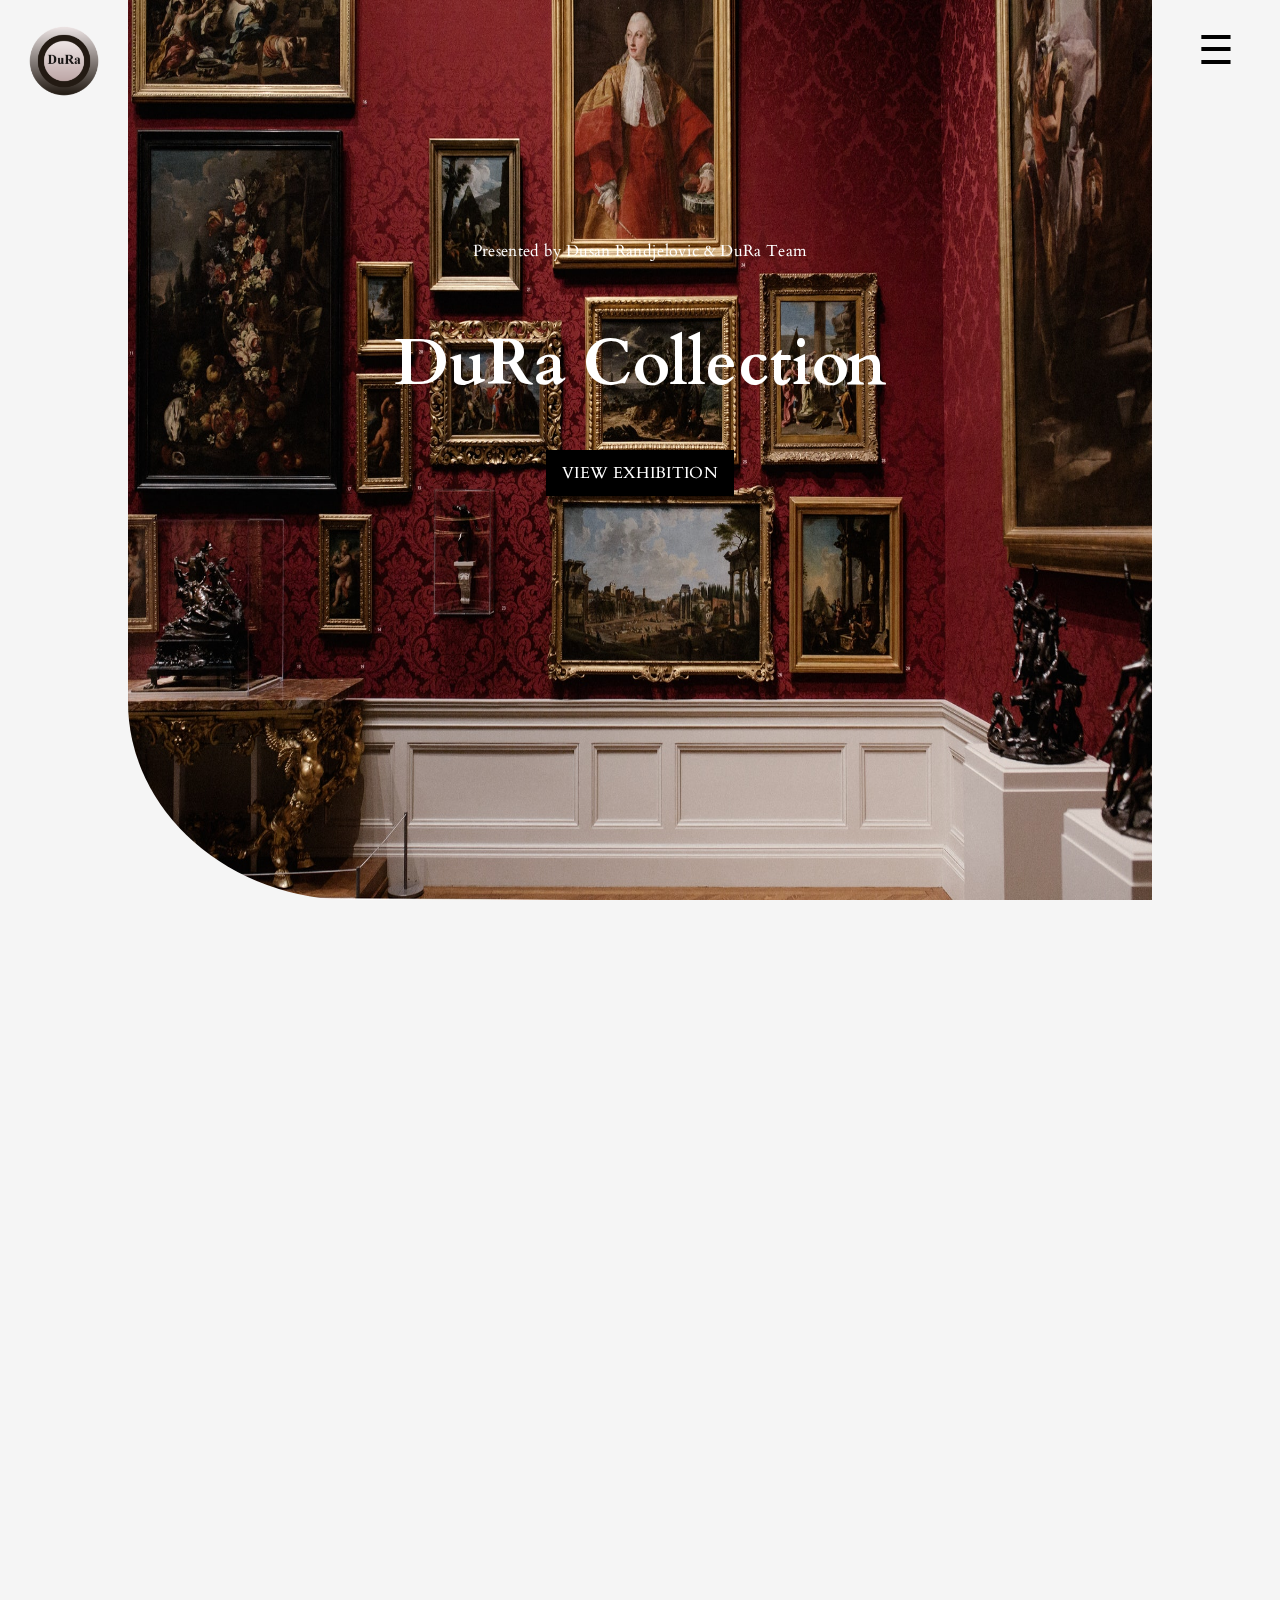
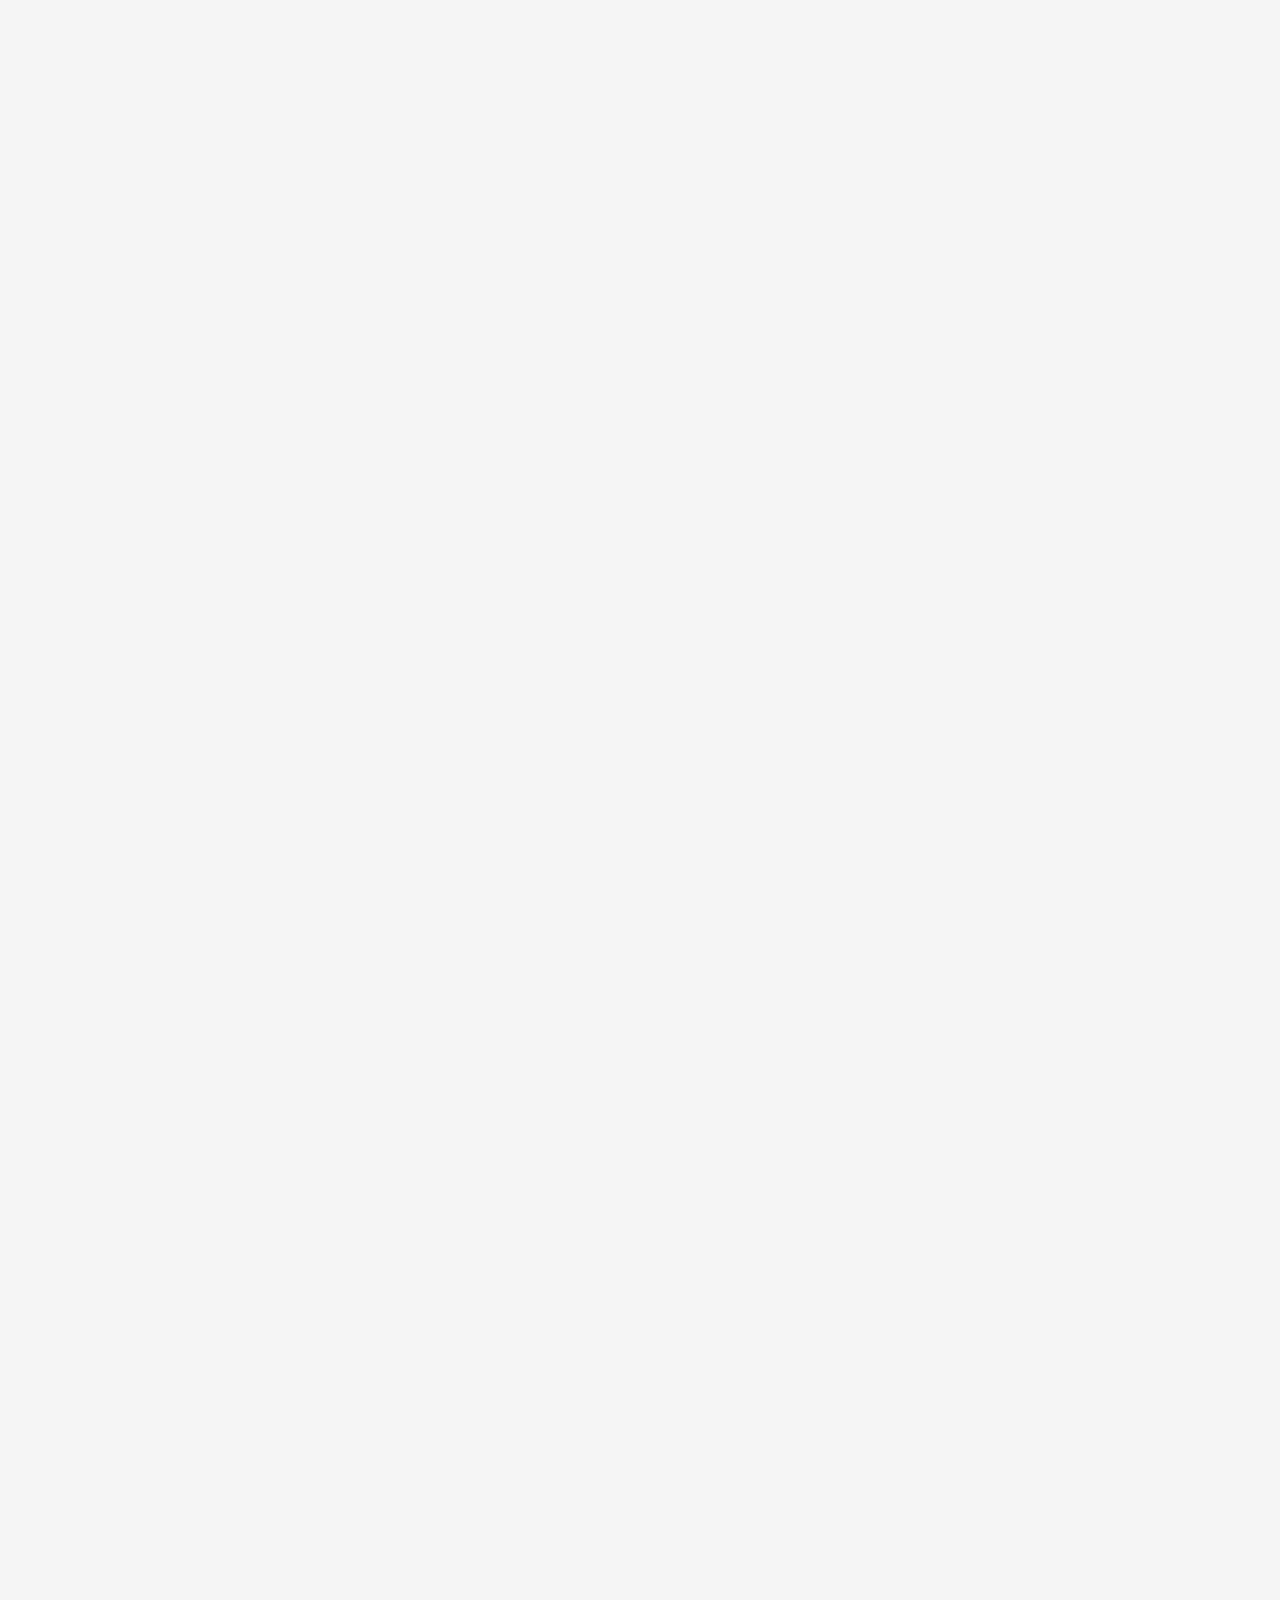
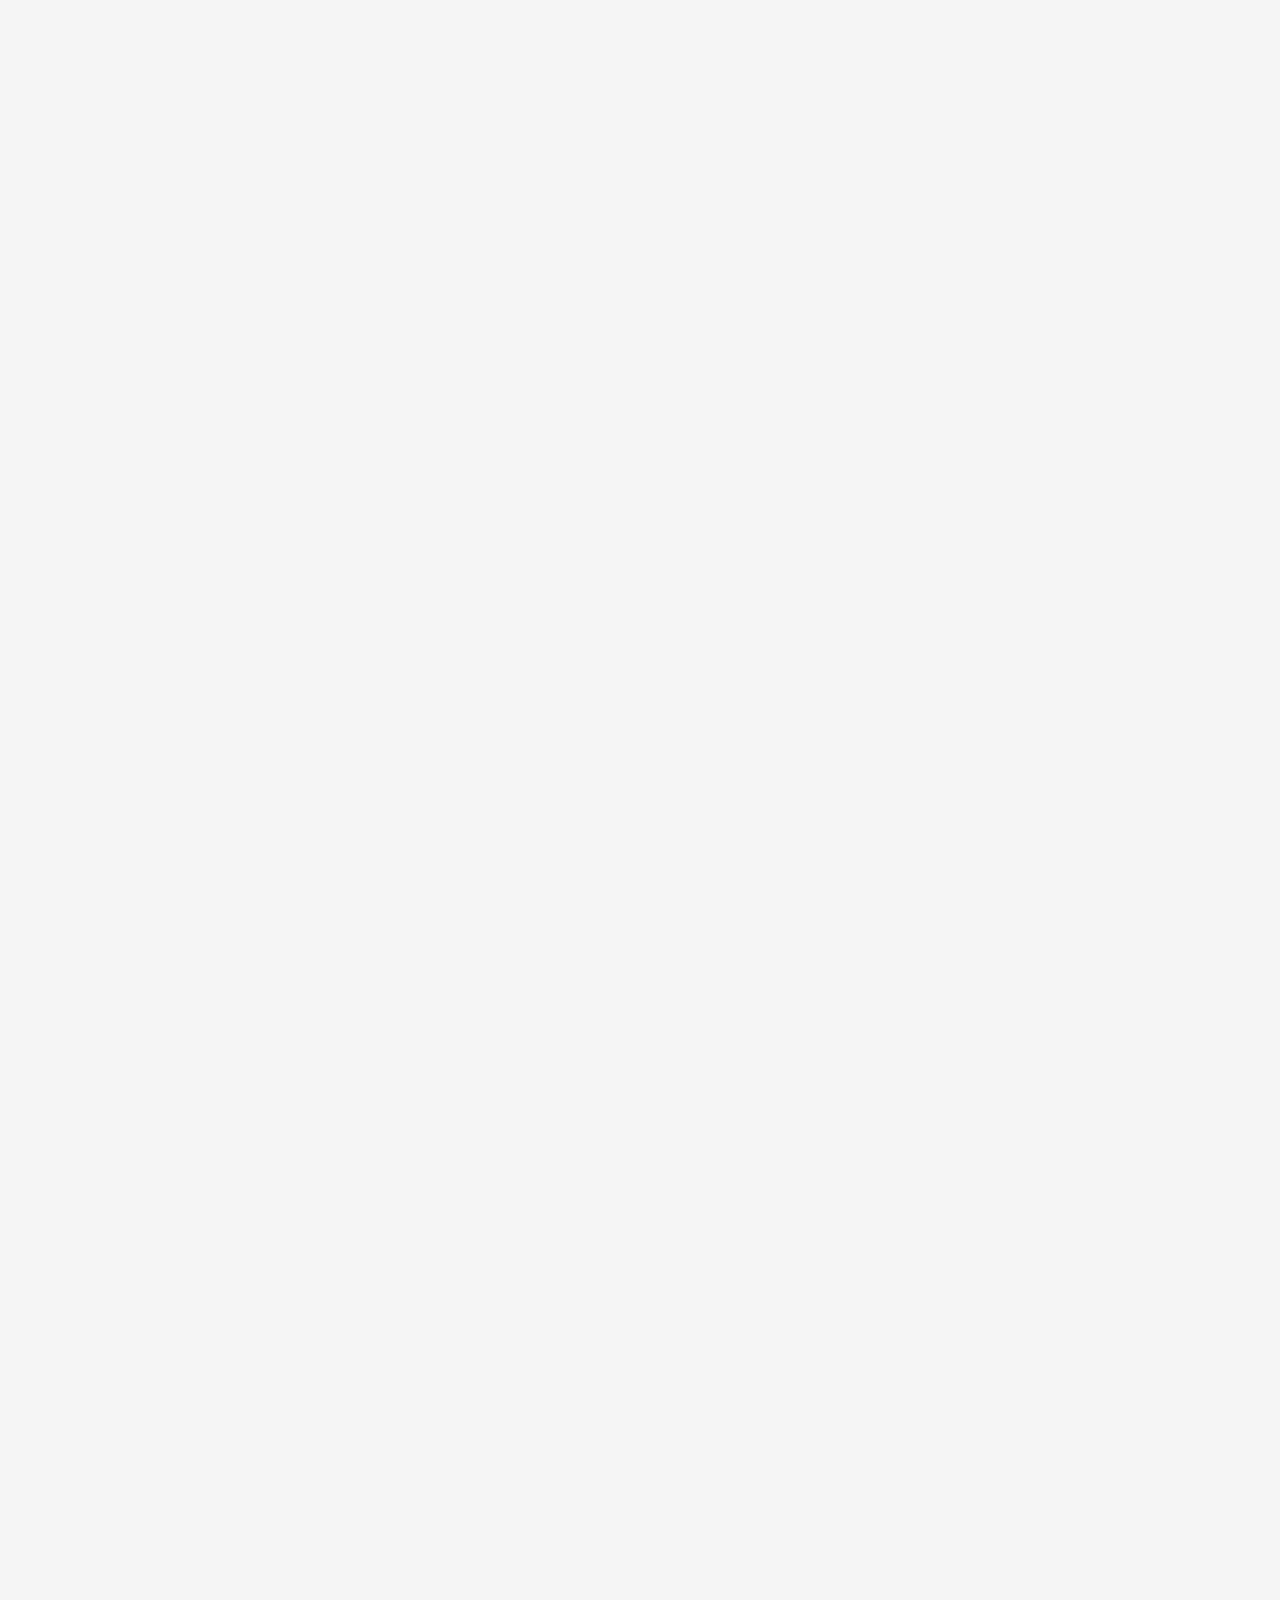
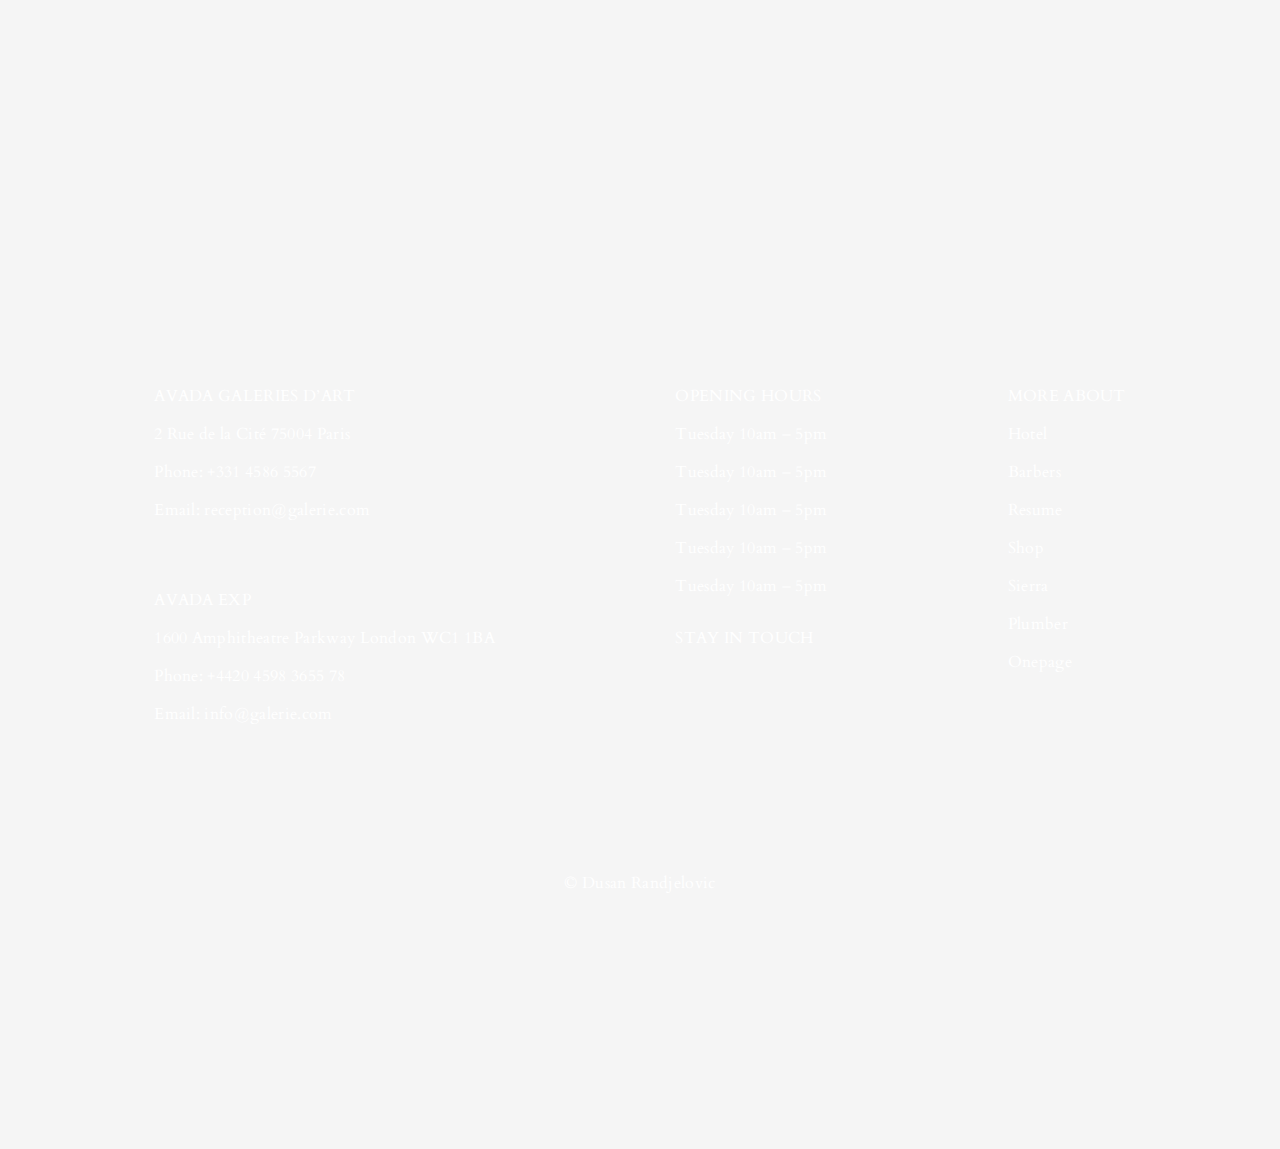
==== index.html @ f930f554 "Add files via upload" ====
<!DOCTYPE html>
<html lang="en" dir="ltr">
  <head>
    <meta charset="utf-8">
    <title>Galerie</title>
    <meta name="viewport" content="width=device-width, initial-scale=1">
    <meta name="description" content="Galerie website created by Dusan Randjelovic. This is modern and responsive website.">
    <meta name="keywords" content="galerija, gallery, galerie">
    <meta name="author" content="Dusan Randjelovic | dusanrandjelovic92@gmail.com">
    <meta http-equiv="X-UA-Compatible" content="IE=edge">
    <link href="https://fonts.googleapis.com/css?family=Cardo" rel="stylesheet">
      <link rel="stylesheet" href="https://use.fontawesome.com/releases/v5.7.2/css/all.css" integrity="sha384-fnmOCqbTlWIlj8LyTjo7mOUStjsKC4pOpQbqyi7RrhN7udi9RwhKkMHpvLbHG9Sr" crossorigin="anonymous">
    <link href="https://unpkg.com/aos@2.3.1/dist/aos.css" rel="stylesheet">
    <script src="https://unpkg.com/aos@2.3.1/dist/aos.js"></script>
    <link rel="icon" href="duratrans.png" type="image/icon">
    <link rel="stylesheet" href="style.css">
  </head>
  <body>
<div id="glavni">

<aside class="logo">
<a href="index.html"><img src="duratrans.png" alt="logo"></a>
</aside>

<div id="centar">

<main>
  <div class="mySlides fade">

    <img src="img/crvvel.jpg" class="slajd" alt="slika 1" style="width:100%" data-aos="zoom-out">

    <div class="naslov" data-aos="fade-right">
      <p>Presented by Dusan Randjelovic & DuRa Team</p>
      <h1>DuRa Collection</h1>
        <a href="izlozba.html">VIEW EXHIBITION</a>
  </div>
  </div>

  <div class="mySlides fade">

    <img src="https://images.pexels.com/photos/1145720/pexels-photo-1145720.jpeg?auto=compress&cs=tinysrgb&dpr=2&h=650&w=940" class="slajd" alt="slika 2" style="width:100%">
    <div class="naslov" data-aos="fade-right">
      <p>Presented by Dusan Randjelovic & DuRa Team</p>
      <h1>DuRa Collection</h1>
        <a href="izlozba.html">VIEW EXHIBITION</a>
  </div>
  </div>

  <div class="mySlides fade">

    <img src="https://images.pexels.com/photos/1292996/pexels-photo-1292996.jpeg?auto=compress&cs=tinysrgb&dpr=2&h=650&w=940" class="slajd" alt="slika 3" style="width:100%">
    <div class="naslov" data-aos="fade-right">
      <p>Presented by Dusan Randjelovic & DuRa Team</p>
      <h1>DuRa Collection</h1>
        <a href="izlozba.html">VIEW EXHIBITION</a>
  </div>
  </div>
  </main>

  <article id="prvideo" data-aos="fade-down">
    <div>
    <img src="img/rog.jpg" alt="slika" data-aos="zoom-out">
    </div>
    <div>
<p>--- ABOUT GALLERY</p>
<h2>Experience Modern Art</h2>
<p class="prvop">Duis eget interdum dui. Nullam lectus tellus, facilisis quis sagittis a,
   fringilla quis diam. Integer non venenatis odio nulla sodales ligula. Etiam sagittis leo eget metus blandit.</p>
   <a href="onama.html">VIEW MORE</a>
   <p class="drugop">Monday - Thursday, 10am – 5pm</p>
   <p>Friday, 9am – 5pm</p>
   <p>Saturday, 10am – 5pm</p>
   <p>Sunday, 10am – 2pm</p>
   </div>
    </article>

    <article id="drugideo" data-aos="fade-down">
      <div class="ddgore">
      <div class="ll">
        <h2>What’s on</h2>
        <p>Duis eget interdum dui. Nullam lectus tellus, facilisis quis sagittis a,
           fringilla quis diam. Integer non venenatis odio. Nulla sodales ligula ut placerat blandit.</p>
      </div>

       <a href="izlozba.html">VIEW ALL EXHIBITIONS</a>

    </div>

    <div class="dddole">
     <div class="levo">
       <div class="item"> <a href="izlozba1.html"><img src="img/izl1.jpg" alt="slika"></a></div>
       <p><a href="izlozba1.html">Abstract Model</a></p>
     </div>
     <div class="desno">

      <div class="item"> <a href="izlozba1.html"><img src="img/izl2.jpg" alt="slika"></a></div>
        <p><a href="izlozba1.html">Retrospectiva & Divinity</a></p>
     </div>
    </div>
    </article>

    <article id="trecideo" data-aos="fade-down">
      <div>
        <div class="tekst">
        <p class="tdvecitekst">“Perfection is achieved, not when there is nothing more to add, but when there is nothing left to take away.”</p>
        <p>ANTOINE DE SAINT-EXUPERY</p>
      </div>
      </div>
    </article>

    <article id="cetvrtideo" data-aos="fade-down">
     <div class="cdred">
       <div>
       <img src="img/zena2.jpg" data-aos="zoom-out">
     </div>
       <div class="member">
       <h3>Become a Member</h3>
       <p>Aliquam convallis venenatis varius. Integer pulvin augue porta scerisqe facilisis.
          Nunc ultrices nibh velit convallis maximus vestibulum.</p>
       <a href="kontakt.html">JOIN TODAY</a>
     </div>
     </div>

     <div class="cdred cdred2">
       <div class="member">
       <h3>Artist of the Day</h3>
       <p>Aliquam convallis venenatis varius. Integer pulvin augue porta scerisqe facilisis.
          Nunc ultrices nibh velit convallis maximus vestibulum.</p>
       <a href="umetnik1.html">RICHARD VORA</a>
     </div>
     <div>
     <img src="img/zena3.jpg" data-aos="zoom-out">
   </div>
     </div>
    </article>

    <article id="petideo" data-aos="fade-down">
      <h3>Get updates about our next exhibitions</h3>
      <form action="https://formspree.io/dusanrandjelovic92@gmail.com" method="post" id="slanje">
        <label for="email"></label>
      <input type="text" name="email" id="email" placeholder="Insert email"><button> SIGN UP</button>
    </form>
      <p>We will process the personal data you have supplied in accordance with our privacy policy.</p>
    </article>

    <article id="sestideo" data-aos="fade-down">
      <div class="ddgore">
      <div class="ll">
        <h2>News & Stories</h2>
        <p>Duis eget interdum dui. Nullam lectus tellus, facilisis quis sagittis a,
           fringilla quis diam. Integer non venenatis odio. Nulla sodales ligula ut placerat blandit.</p>
      </div>

       <a href="price.html">VIEW ALL STORIES</a>

    </div>
    <div class="dddole">
     <div class="levo">
       <div class="item"> <a href="prica1.html"><img src="img/slika1.jpg"></a></div>
       <p><a href="prica1.html">Modern Art Exhibition at DuRa Galerie</a></p>
       <p>March 16th, 2019</p>
       <p>Phasellus eu scelerisque quam, id pulvinar ligula. Quisque pretium pharetra tortor.
          Vestibulum porta neque et ligula fringilla pharetra. Etiam eleifend ultricies nulla, in viverra.</p>
     </div>
     <div class="desno">

      <div class="item"> <a href="prica1.html"><img src="img/zena3.jpg"></a></div>
       <p><a href="prica1.html">Bring your Curiosity: New Exhibition</a></p>
       <p>March 18th, 2019</p>
       <p>Phasellus eu scelerisque quam, id pulvinar ligula. Quisque pretium pharetra tortor.
          Vestibulum porta neque et ligula fringilla pharetra. Etiam eleifend ultricies nulla, in viverra.</p>
     </div>
    </div>
    </article>

  </div><!--kraj centar-->

<aside class="navigacija">
 <nav class="overlay" id="myNav">
   <a href="javascript:void(0)" class="closebtn" onclick="closeNav()">&times;</a>
   <div class="overlay-content">
 <a href="index.html" class="prvia">Home</a>
 <a href="izlozba.html">Exhibitions</a>
 <a href="umetnici.html">Artists</a>
<a href="onama.html">About</a>
<a href="price.html">Stories</a>
<a href="kontakt.html">Contact</a>
</div>
</nav>
<span onclick="openNav()">&#9776;</span>
</aside>

</div><!--kraj id glavni-->

  <footer>
    <div class="gorefuter">
       <div>

         <p>AVADA GALERIES D’ART</p>
         <p>2 Rue de la Cité
75004 Paris</p>
         <p>Phone: +331 4586 5567</p>
         <p>Email: reception@galerie.com</p>

         <p class="futprostorgore">AVADA EXP</p>
         <p>1600 Amphitheatre Parkway London WC1 1BA</p>
         <p>Phone: +4420 4598 3655 78</p>
         <p>Email: info@galerie.com</p>
       </div>
       <div>
         <p>OPENING HOURS</p>
         <p>Tuesday 10am – 5pm</p>
         <p>Tuesday 10am – 5pm</p>
         <p>Tuesday 10am – 5pm</p>
         <p>Tuesday 10am – 5pm</p>
         <p>Tuesday 10am – 5pm</p>

         <p class="futprostorgore">STAY IN TOUCH</p>
         <a href="https://sr-rs.facebook.com/" target="_blank"><i class="fab fa-facebook-square fa-2x"></i></a>
          <a href="https://twitter.com/login?lang=sr" target="_blank"><i class="fab fa-twitter-square fa-2x"></i></a>
           <a href="https://www.instagram.com/accounts/login/" target="_blank"><i class="fab fa-instagram fa-2x"></i></a>
       </div>
       <div>
         <p>MORE ABOUT</p>
         <p><a href="https://dusanrandjelovic.github.io/hotel/" target="_blank">Hotel <i class="fas fa-angle-right"></i></a></p>
         <p><a href="https://berbernica.000webhostapp.com/" target="_blank">Barbers <i class="fas fa-arrow-alt-circle-right"></i></a></p>
         <p><a href="https://dusanrandjelovic.000webhostapp.com/" target="_blank">Resume <i class="fas fa-angle-double-right"></i></a></p>
         <p><a href="https://onlineprodavnica2.000webhostapp.com/" target="_blank">Shop <i class="fas fa-caret-right"></i></a></p>
         <p><a href="https://natureparksierra.000webhostapp.com/" target="_blank">Sierra <i class="fas fa-arrow-right"></i></a></p>
         <p><a href="https://vodoinstalatermirko.000webhostapp.com/" target="_blank">Plumber <i class="fas fa-caret-square-right"></i></a></p>
         <p><a href="https://vodoinstalater.000webhostapp.com/" target="_blank">Onepage <i class="fas fa-check-double"></i></a></p>
       </div>
     </div>
       <div class="dno">
         <p>&copy; Dusan Randjelovic</p>
       </div>
       <span id="top"><a href="#glavni"><i class="fas fa-angle-up"></i></a></span>
    </footer>
    <script src="https://ajax.googleapis.com/ajax/libs/jquery/3.1.0/jquery.min.js"></script>
  <script>
  function openNav() {
    document.getElementById("myNav").style.width = "100%";
  }

  function closeNav() {
    document.getElementById("myNav").style.width = "0%";
  }

    var slideIndex = 0;
    showSlides();

    function showSlides() {
        var i;
        var slides = document.getElementsByClassName("mySlides");
        for (i = 0; i < slides.length; i++) {
            slides[i].style.display = "none";
        }
        slideIndex++;
        if (slideIndex> slides.length) {slideIndex = 1}
        slides[slideIndex-1].style.display = "block";
        setTimeout(showSlides, 7000);
    }

    window.onscroll = function() {scrollFunction()};

function scrollFunction() {
if (document.body.scrollTop > 20 || document.documentElement.scrollTop > 20) {
  document.getElementById("top").style.display = "block";
} else {
  document.getElementById("top").style.display = "none";
}
}

const slanje = document.getElementById("slanje");
const email = document.getElementById("email");
let sveValidno = true;

function proveriSve(){
  if(/^[ ]{0,3}[a-z0-9]+([._]?[a-z0-9]+)*@[a-z0-9]+[.-]?[a-z0-9]+\.[a-z]{2,6}[ ]{0,3}$/.test(email.value) == false){
    sveValidno = false;
  alert("Unesite email");
  email.focus();
  }
  else {
    sveValidno = true;
  }

  }

  function proveri(event){

    event.preventDefault();
    sveValidno = true;

    proveriSve();

    if (sveValidno){
      slanje.submit();
    }

  }

  slanje.addEventListener("submit", proveri);

    </script>
    <script>
  AOS.init();
</script>
  </body>
</html>
---- style.css ----
body {
  margin: 0;
  padding: 0;
  box-sizing: border-box;
  font-size: 16px;
  letter-spacing: 0.02em;
  font-family: 'Cardo', serif;
  background-color: whitesmoke;
}
body, html {
  height: 100%;
}
html {
  scroll-behavior: smooth;
}
img {
  max-width: 100%;
  height: auto;
}
/*crna #181818; */
#glavni {
  display: flex;
}

aside {
  width: 10%;
  height: 100vh;
  position: fixed;
}

/*logo*/
.logo {
  display: flex;
  justify-content: center;
  margin-top: 2%;
}
.logo img {
  height: 70px;
  width: 70px;
}
.logo a {
  height: 14%;
}

/*navigacija*/
.navigacija {
  right: 0;
  margin-top: 1.9%;
  text-align: center;
}
.navigacija span {
  font-size:40px;
  cursor:pointer;
}
.overlay {
  height: 100%;
  width: 0;
  position: fixed;
  z-index: 1;
  top: 0;
  left: 10%;
  background-color: rgb(0,0,0);
  background-color: rgba(0,0,0, 0.9);
  overflow-x: hidden;
  transition: 0.5s;
}

.overlay-content {
  position: relative;
  top: 25%;
  width: 90%;
  text-align: center;
  margin-top: 30px;
  display: flex;
  flex-direction: column;
  align-items: center;
}

.overlay a {
  padding: 8px 16px;
  text-decoration: none;
  font-size: 36px;
  color: #818181;
  display: block;
  transition: 0.3s;
}

.overlay a:hover, .overlay a:focus {
  color: #f1f1f1;
}

.overlay .closebtn {
  position: absolute;
  top: 20px;
  right: 12%;
  font-size: 60px;
}

/*sredisnji deo*/
#centar {
  display: flex;
  flex-direction: column;
  width: 80%;
  left: 10%;
  position: relative;
}

main {
  max-width: 100%;
  margin: auto;
}
.slajd {
  width: 100%;
  height: 100vh;
  border-radius: 0 0 0 22%;
  position: relative;
}
.mySlides {
    display: none;
}
.fade {
  animation-name: fade;
  animation-duration: 5.5s;
}

@keyframes fade {
  from {opacity: .8}
  to {opacity: 1}
}
.naslov {
  color: white;
  letter-spacing: 0.02em;
  text-align: center;
  position: absolute;
  top: 0;
  width: 100%;
  display: flex;
  flex-direction: column;
  align-items: center;
  justify-content: center;
  height: 80vh;
}
.naslov h1 {
  font-size: 4em;
}
.naslov a {
  text-decoration: none;
    letter-spacing: 0.02em;
  padding: 12px 16px;
  background-color: black;
  color: white;
transition: 0.7s;
}
.naslov a:hover {
  background: white;
  color: black;
transition: 0.7s;
}


  #prvideo {
    display: flex;
    align-items: center;
    padding: 5% 0;
    justify-content: space-between;
  }
#prvideo div {
  padding: 1%;
  width: 45%;
}
#prvideo h2 {
  font-size: 3.6em;
  font-weight: 200;
}
 .prvop {
line-height: 1.5em;
margin-bottom: 7%;
margin-right: 3.6%;
}
.drugop {
  line-height: 1.5em;
  margin-top: 7%;
}
#prvideo a, .ddgore a {
  text-decoration: none;
    letter-spacing: 0.02em;
  padding: 10px 12px;
  background-color: black;
  color: white;
  border: 1px solid white;
transition: 0.7s;
}
#prvideo a:hover, .ddgore a:hover {
  background: white;
  color: black;
  border: 1px solid black;
transition: 0.7s;
}

#drugideo h2, #sestideo h2 {
  font-size: 2.8em;
  font-weight: 200;
}
.ddgore {
  display: flex;
  justify-content: space-between;
  align-items: center;
  margin-bottom: 3%;
}
.ddgore p {
  line-height: 1.5em;
  font-size: 1.2em;
}
.ll {
  width: 67%;
}

.dddole {
  display: flex;
}
.dddole a {
  text-decoration: none;
  color: black;
  font-size: 1.4em;
}
.levo {
  margin-right: 6%;
}
.item {
  overflow: hidden;
  width: 100%;
}
.item img {
  -moz-transition: all 0.3s;
  -webkit-transition: all 0.3s;
  transition: all 0.3s;
}
.item:hover img {
  -moz-transform: scale(1.1);
  -webkit-transform: scale(1.1);
  transform: scale(1.1);
}

#trecideo {
  padding: 5% 0;
}
#trecideo div {
  background: linear-gradient(rgba(0, 0, 0, 0.6), rgba(0, 0, 0, 0.8)), url("img/slika11.jpg");
  background-size: cover;
  width: 100%;
  height: 80vh;
  border-radius: 0 0 30% 0;
}
.tekst {
  color: white;
  display: flex;
  flex-direction: column;
  align-items: center;
  justify-content: center;
}
.tdvecitekst {
  font-size: 1.4em;
  width: 60%;
  text-align: center;
  line-height: 1.6em;
}

.cdred {
  display: flex;
  align-items: center;
}
.cdred div {
  margin-top: 1%;
  width: 50%;
}
.member {
  display: flex;
  flex-direction: column;
  align-items: center;
  width: 30%;
}
.member h3 {
  font-size: 2.2em;
  font-weight: 200;
}
.member p {
  padding: 0 10%;
  text-align: center;
  margin-bottom: 6%;
  font-size: 1em;
  line-height: 1.5em;
}
.member a {
  text-decoration: none;
    letter-spacing: 0.02em;
  padding: 10px 14px;
  background-color: white;
  color: black;
  border: 1px solid black;
transition: 0.7s;
}
.member a:hover {
  background: black;
  color: white;
  border: 1px solid white;
transition: 0.7s;
}

#petideo {
  margin: 5% 0;
  border: 2px solid black;
  padding: 2%;
  text-align: center;
}
input {
  margin-right: 1.4%;
  padding: 8px;
}
 #petideo button {
  text-decoration: none;
    letter-spacing: 0.02em;
  padding: 10px 12px;
  background-color: black;
  color: white;
transition: 0.7s;
border: 1px solid white;
}
#petideo button:hover {
  background: white;
  color: black;
  border: 1px solid black;
transition: 0.7s;
cursor: pointer;
}

#sestideo {
  margin-bottom: 8%;
}

footer {
  background: linear-gradient(rgba(0, 0, 0, 0.75), rgba(0, 0, 0, 0.75)), url("img/paint2.jpg");
  background-size: cover;
  width: 100%;
  height: 100vh;
  background-attachment: fixed;
}
.gorefuter {
  padding: 120px 5% 9%;
  color: white;
  display: flex;
  justify-content: space-around;
}
footer a {
  text-decoration: none;
  color: white;
}
footer a:hover {
  color: grey;
}
.futprostorgore {
  margin-top: 20%;
}
.dno {
  color: white;
  text-align: center;
}
#top {
  float: right;
  position: fixed;
  bottom: 10px;
  right: 15px;
  display: none;

}
#top a {
    background-color: rgb(34, 35, 42);
  color: #8c8989;
padding: 7px 11px;
}
#top a:hover {
  background-color: #f2ab37;
}

@media screen and (max-width: 768px){
  aside {
    width: auto;
    height: auto;
    position: absolute;
    background-color: inherit;
    z-index: 999;
  }

  /*logo*/
  .logo {
    margin-left: 2%;
  }
  .logo a {
    height: 4%;
  }

  /*navigacija*/
  .navigacija {
    margin-right: 2%;
  }
  .navigacija span {
    color: white;
  }
  .overlay {
    left: 0;
  }
  .overlay-content {
    width: 100%;
  }
  .overlay .closebtn {
    right: 2%;
  }
  #centar {
    width: 100%;
    left: 0;
  }

  .slajd {
    height: 100vh;
    border-radius: 0 0 0 0;
  }
  .naslov {
    height: 90vh;
  }
  .naslov h1 {
    font-size: 3.2em;
  }


#prvideo {
  flex-direction: column;
}
#prvideo div {
  width: 80%;
}
#prvideo h2 {
  font-size: 2.6em;
}

#drugideo h2, #sestideo h2 {
  font-size: 2.1em;
}

.ddgore {
  justify-content: center;
  align-items: flex-start;
  flex-direction: column;
  margin-left: 10%;
}
.ddgore p {
  font-size: 1em;
}

.dddole {
  flex-direction: column;
  width: 90%;
  align-items: center;
}
.levo, .desno {
margin-left: 10%;
}
.levo {
  margin-right: 0;
}
.item {
  margin-top: 6%;
}


.tekst p {
  padding: 0 3%;
}

.member h3 {
  font-size: 1.9em;
}

.cdred {
  flex-direction: column;
  margin: 6% 10%;
  align-items: center;
}
.cdred div {
  width: 80%;
}
.cdred2 {
  display: flex;
  flex-direction: column-reverse;
  align-items: center;
  margin-top: 10%;
}

#petideo {
  margin: 5% 10%;
}

footer {
  height: auto;
  padding-bottom: 1%;
  background-attachment: scroll;
}
  .gorefuter {
    flex-direction: column;
    padding: 6% 5% 6% 10%;
  }
  .gorefuter div {
    padding-top: 4%;
  }
  .futprostorgore {
    margin-top: 6%;
  }
}
@media screen and (max-width: 500px) {
  #petideo {
    display: flex;
    flex-direction: column;
  }
   #petideo button {
  margin-top: 2%;
  }
}
@media screen and (max-height: 450px) {
  .overlay a {font-size: 20px}
  .overlay .closebtn {
  font-size: 40px;
  top: 15px;
  right: 35px;
  }
}
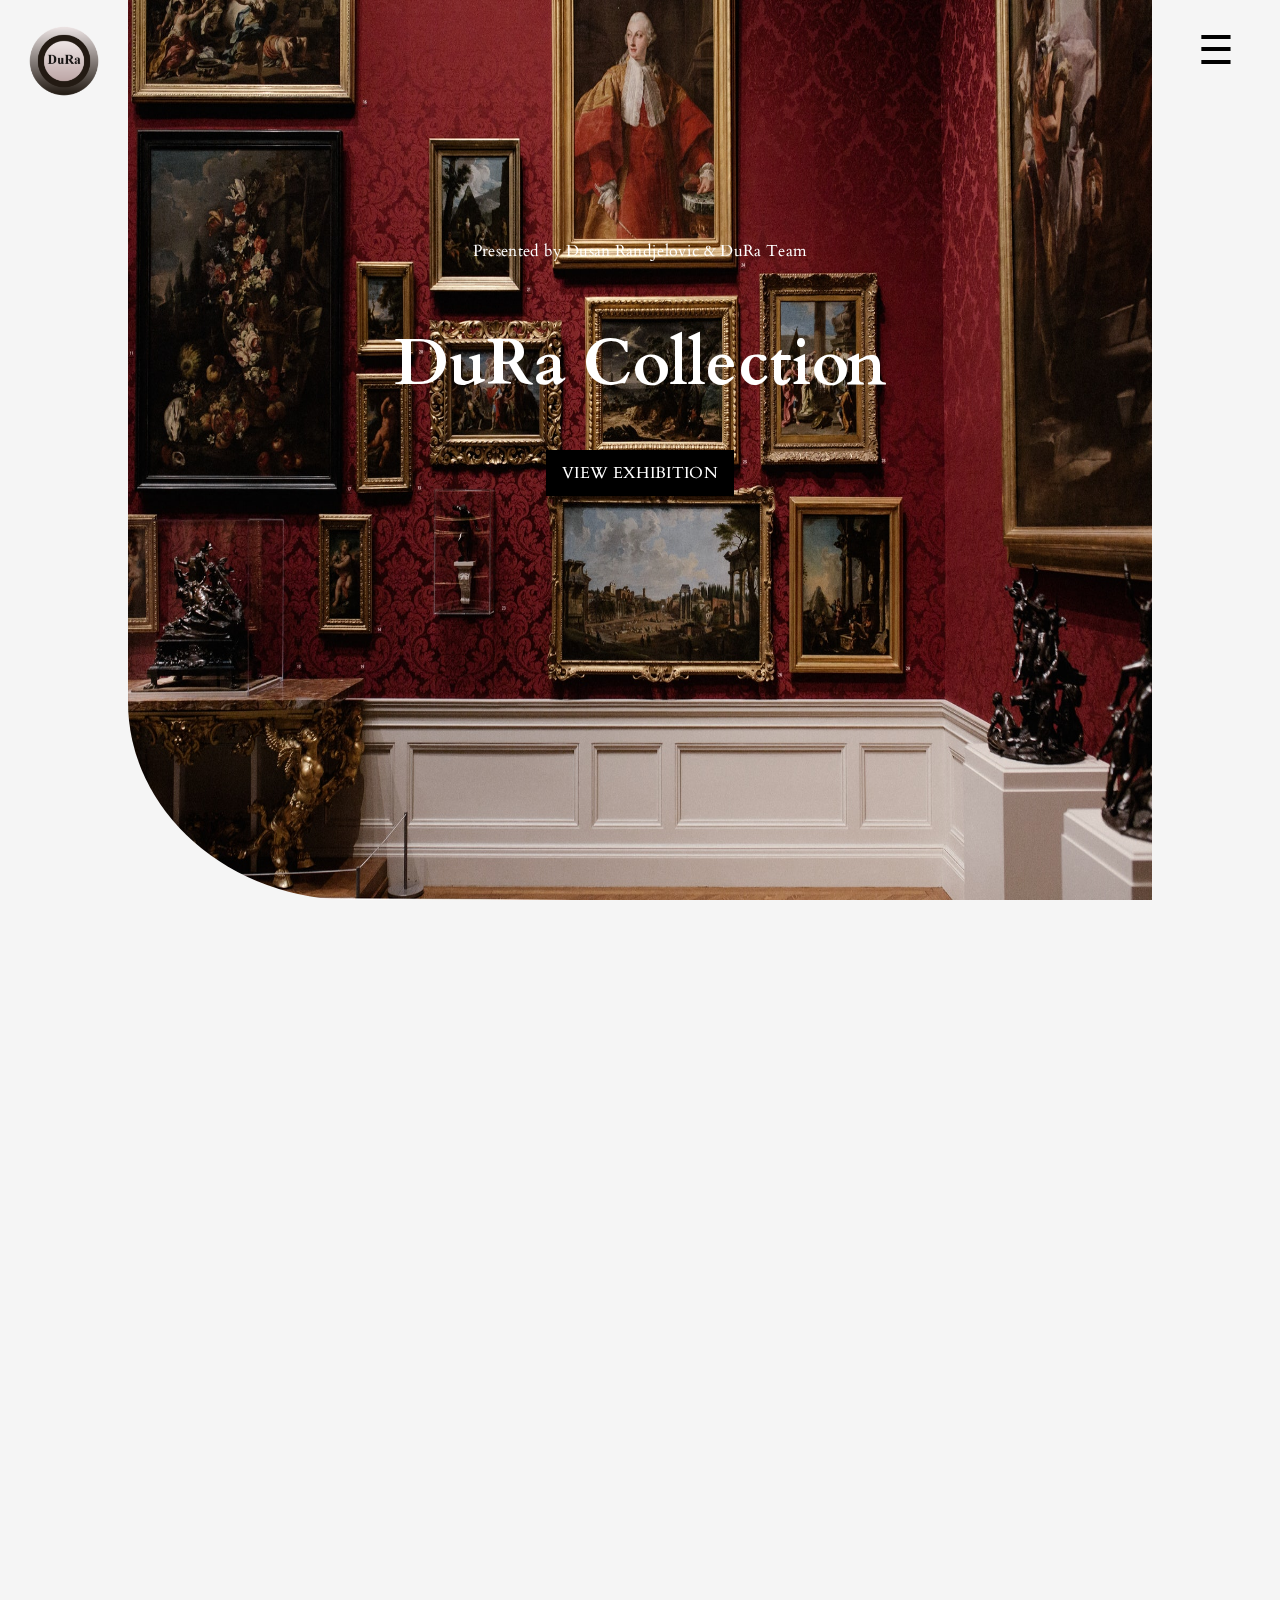
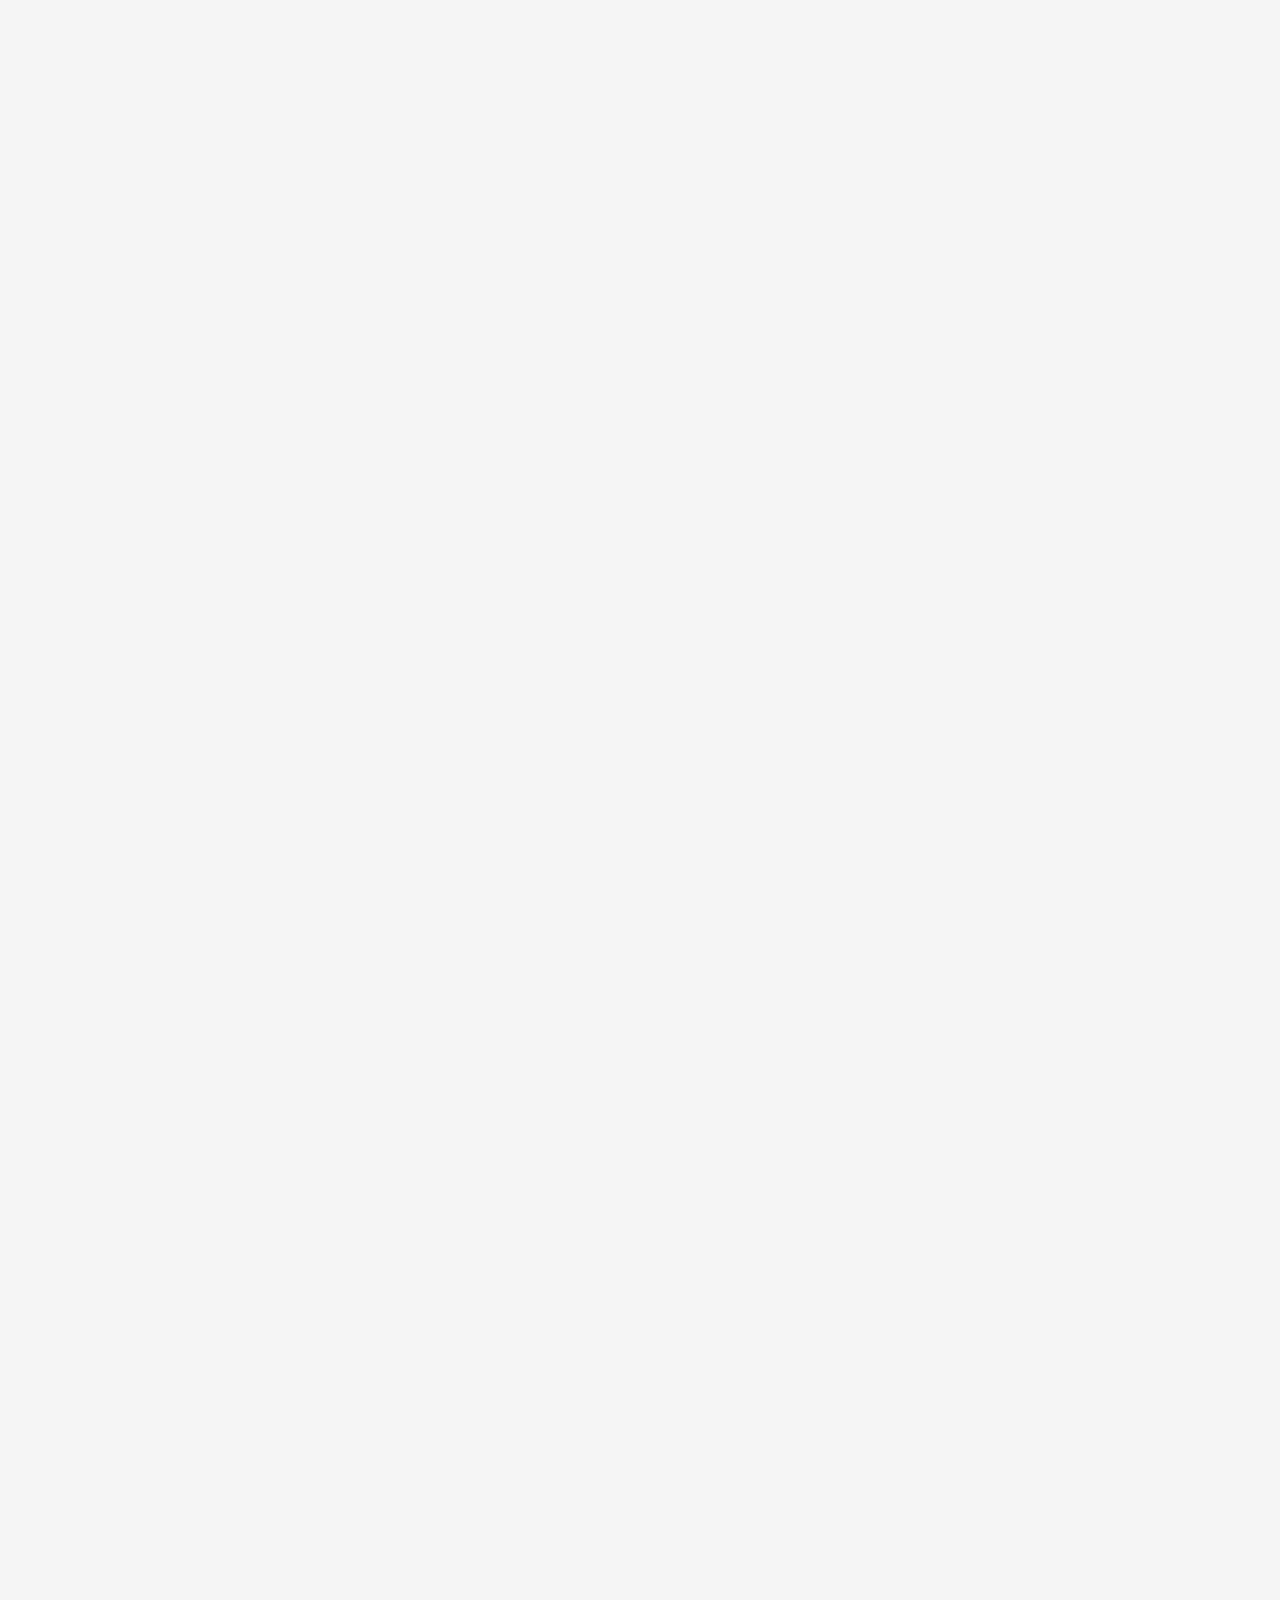
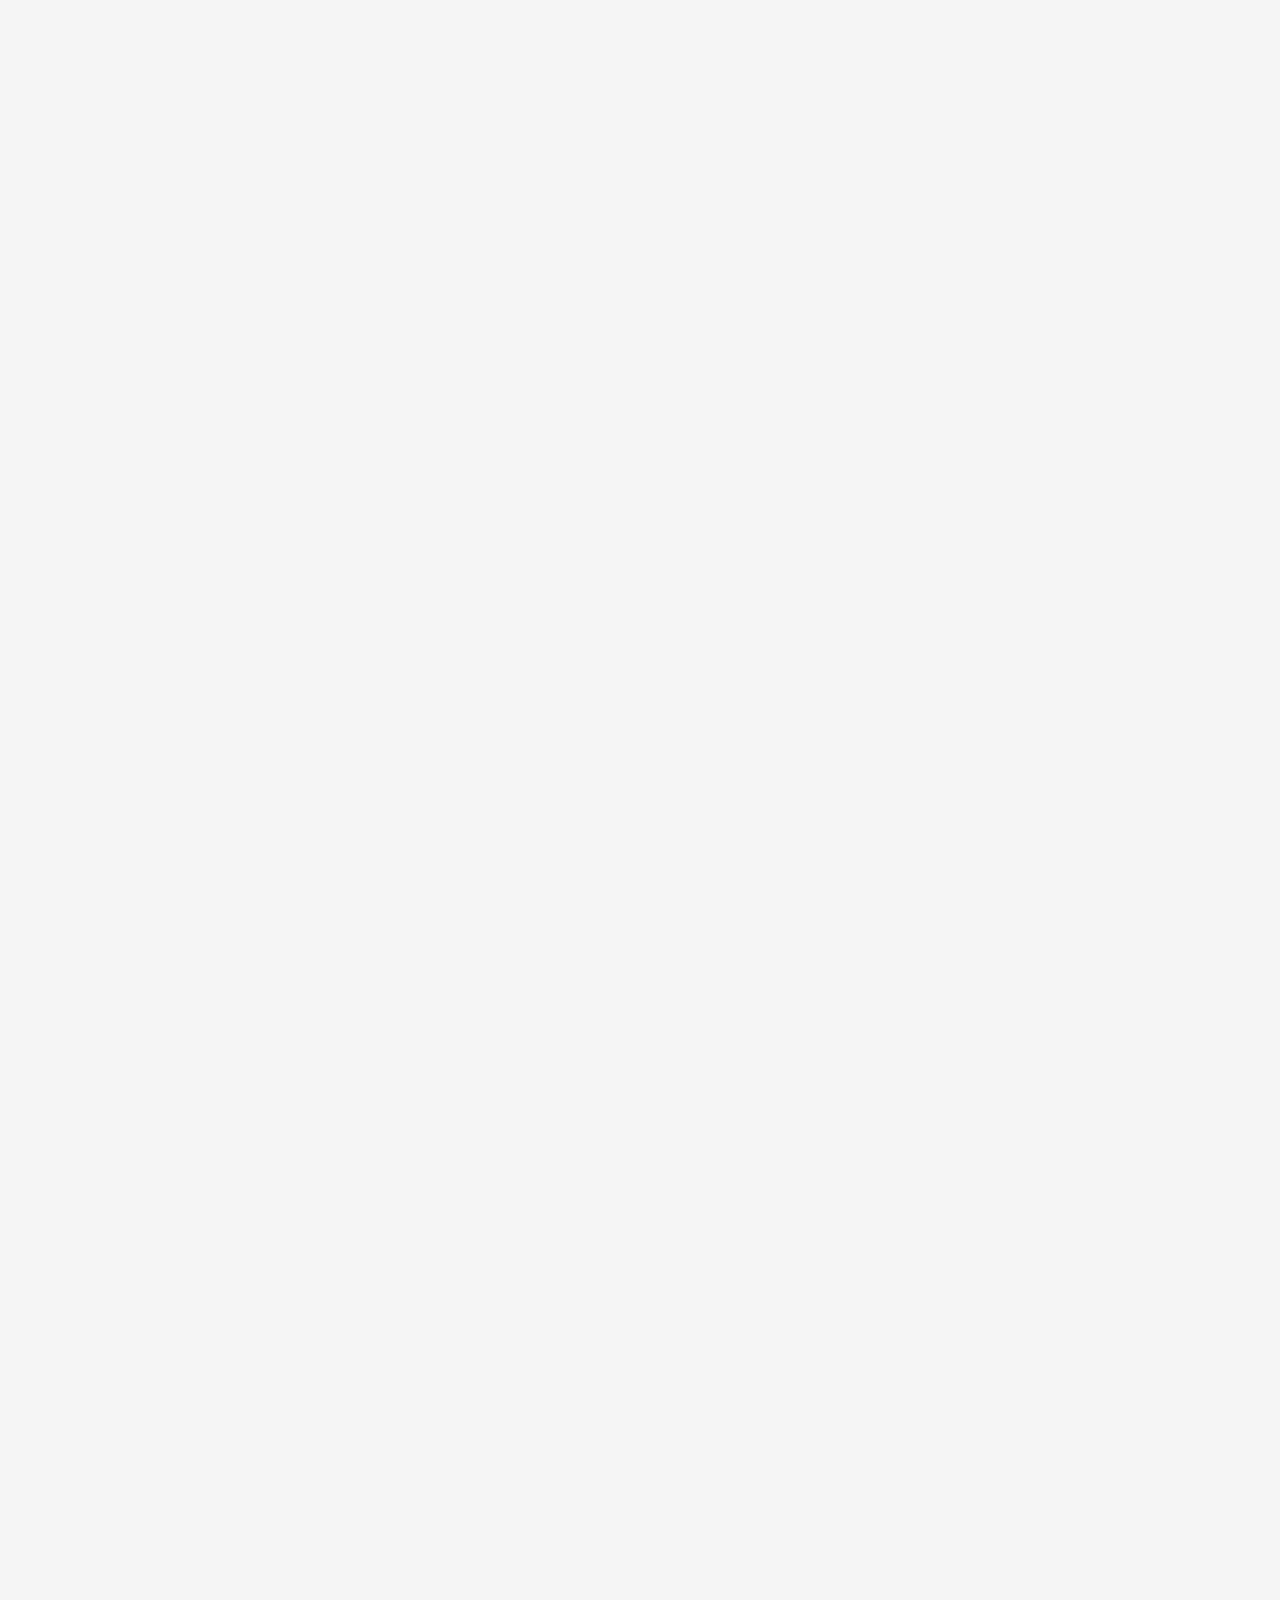
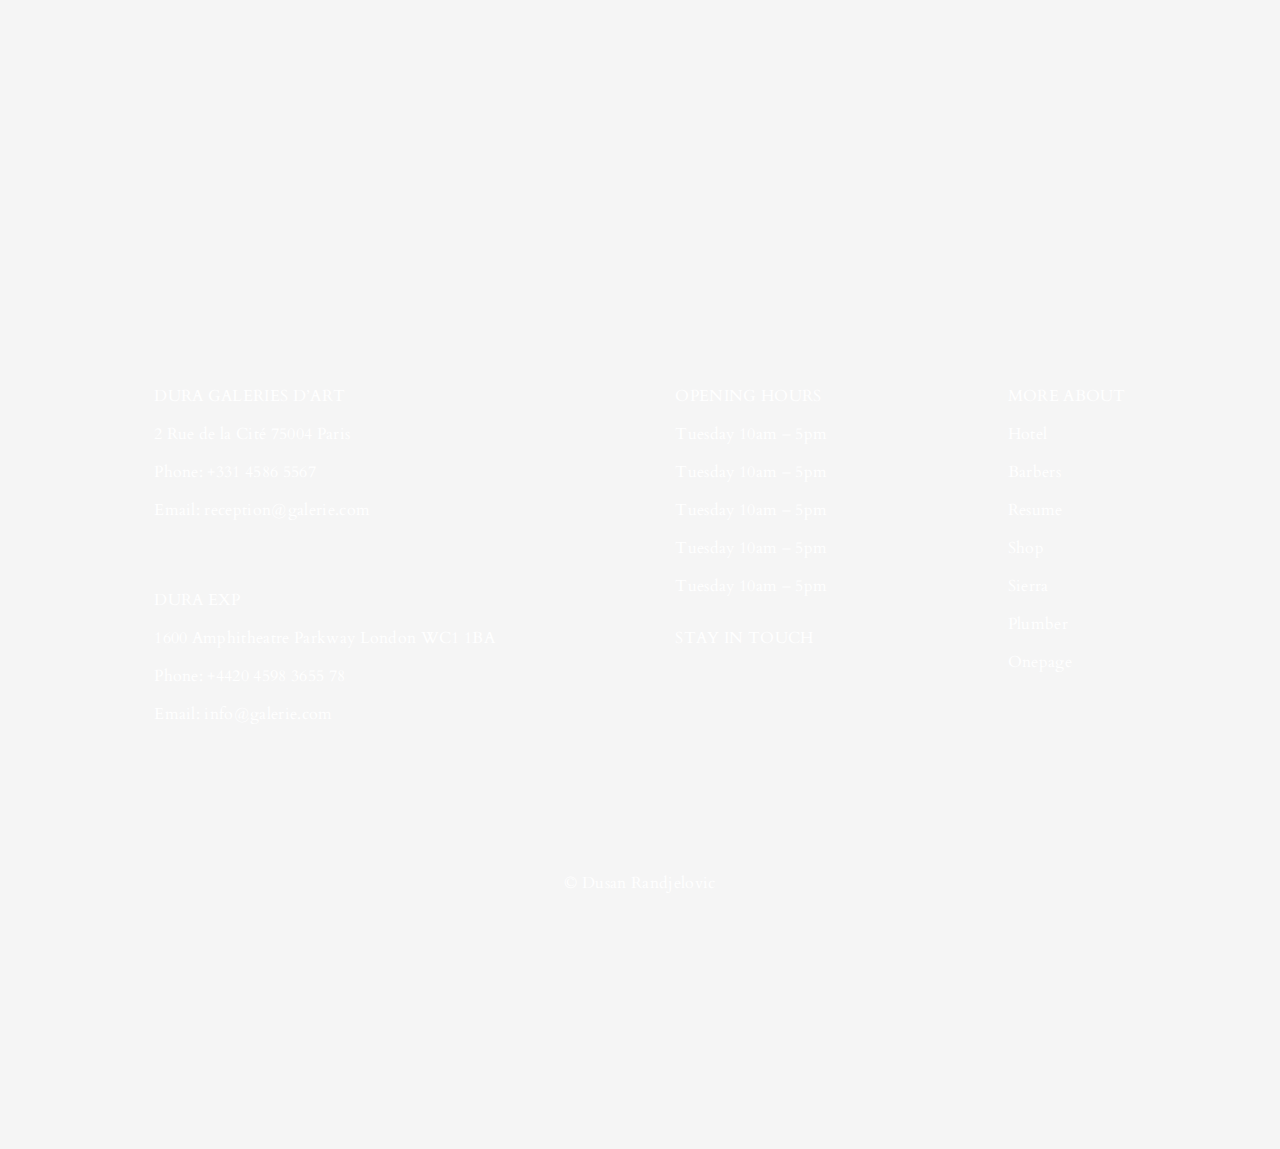
==== commit aac2c355: "Update index.html" ====
--- a/index.html
+++ b/index.html
@@ -196,13 +196,13 @@
     <div class="gorefuter">
        <div>
 
-         <p>AVADA GALERIES D’ART</p>
+         <p>DURA GALERIES D’ART</p>
          <p>2 Rue de la Cité
 75004 Paris</p>
          <p>Phone: +331 4586 5567</p>
          <p>Email: reception@galerie.com</p>
 
-         <p class="futprostorgore">AVADA EXP</p>
+         <p class="futprostorgore">DURA EXP</p>
          <p>1600 Amphitheatre Parkway London WC1 1BA</p>
          <p>Phone: +4420 4598 3655 78</p>
          <p>Email: info@galerie.com</p>
